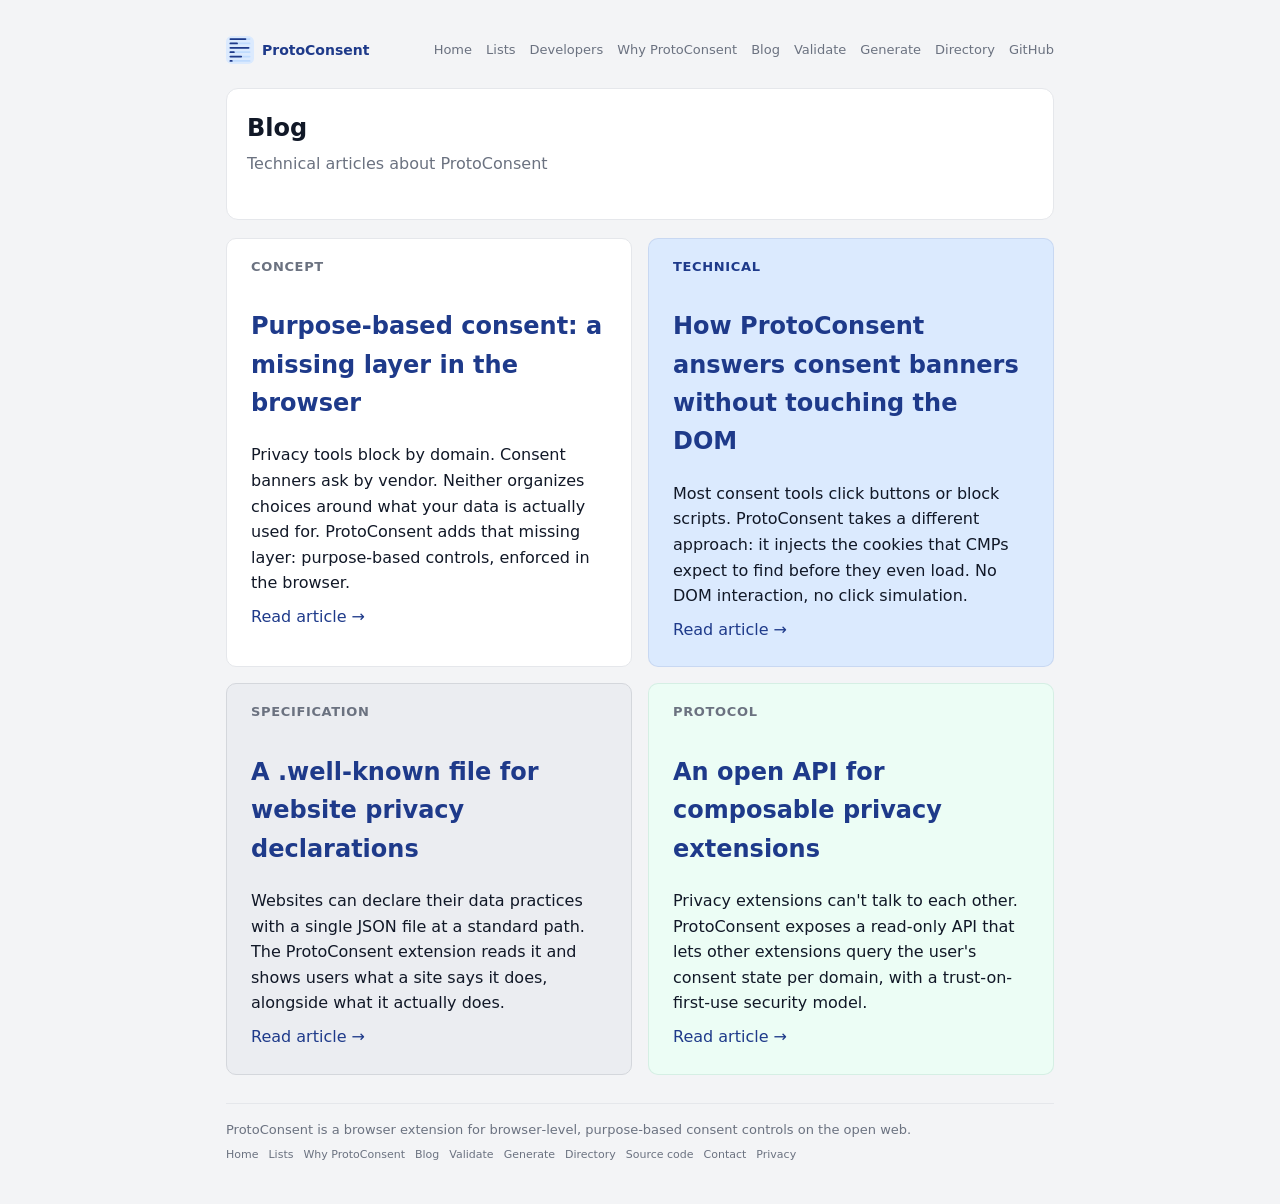
==== blog/index.html @ ffab3d5c "docs(website): initial baseline" ====
<!DOCTYPE html>
<!--
  ProtoConsent browser extension
  Copyright (C) 2026 ProtoConsent contributors
  SPDX-License-Identifier: GPL-3.0-or-later
-->
<html lang="en">
<head>
  <meta charset="UTF-8">
  <title>Blog | ProtoConsent design notes and technical deep dives</title>
  <link rel="icon" type="image/svg+xml" sizes="any" href="../assets/logo/protoconsent_logo_bold.svg">
  <link rel="icon" type="image/png" sizes="32x32" href="../assets/logo/protoconsent_logo_32.png">
  <meta name="viewport" content="width=device-width, initial-scale=1">
  <meta name="description" content="Technical articles about ProtoConsent: purpose-based consent, CMP auto-response, site declarations, and browser-level privacy controls.">

  <!-- Open Graph -->
  <meta property="og:title" content="Blog | ProtoConsent design notes and technical deep dives">
  <meta property="og:description" content="Technical articles about purpose-based consent controls in the browser.">
  <meta property="og:type" content="website">
  <meta property="og:url" content="https://protoconsent.org/blog/">
  <meta property="og:image" content="https://protoconsent.org/assets/logo/protoconsent_logo_256.png">

  <!-- Twitter Card -->
  <meta name="twitter:card" content="summary">
  <meta name="twitter:title" content="Blog | ProtoConsent design notes and technical deep dives">
  <meta name="twitter:description" content="Technical articles about purpose-based consent controls in the browser.">
  <meta name="twitter:image" content="https://protoconsent.org/assets/logo/protoconsent_logo_256.png">

  <meta http-equiv="Content-Security-Policy" content="default-src 'none'; style-src 'self'; img-src 'self'; form-action 'none'; base-uri 'none';">
  <link rel="stylesheet" href="../assets/css/style.css">
</head>
<body>
  <a href="#main-content" class="skip-link">Skip to content</a>
  <div class="page">
    <div class="container">
<!-- HEADER-START -->
      <header>
        <a href="../index.html" class="brand">
          <img src="../assets/logo/protoconsent_logo_bold.svg" alt="ProtoConsent" class="brand-mark" width="28" height="28">
          <div class="brand-name">ProtoConsent</div>
        </a>
        <input type="checkbox" id="nav-toggle" class="nav-toggle" aria-hidden="true">
        <label for="nav-toggle" class="nav-toggle-label" aria-label="Toggle menu"><span></span></label>
        <nav class="header-links-nav" aria-label="Main">
          <a class="header-link" href="../index.html">Home</a>
          <a class="header-link" href="../lists.html">Lists</a>
          <a class="header-link" href="../developers.html">Developers</a>
          <a class="header-link" href="../why.html">Why ProtoConsent</a>
          <a class="header-link" href="../blog/">Blog</a>
          <a class="header-link" href="../validate.html">Validate</a>
          <a class="header-link" href="../generate.html">Generate</a>
          <a class="header-link" href="../directory.html">Directory</a>
          <a class="header-link" href="https://github.com/ProtoConsent/ProtoConsent" target="_blank" rel="noopener noreferrer">GitHub</a>
        </nav>
      </header>
      <!-- HEADER-END -->

      <main id="main-content">
        <section class="hero">
          <h1 class="hero-title">Blog</h1>
          <p class="hero-subtitle">
            Technical articles about ProtoConsent
          </p>
        </section>

        <section class="grid grid-spaced">
          <article class="card">
            <div class="card-title">Concept</div>
            <h2><a href="purpose-based-consent-model.html">Purpose-based consent: a missing layer in the browser</a></h2>
            <p>
              Privacy tools block by domain. Consent banners ask by vendor. Neither organizes choices around what your data is actually used for. ProtoConsent adds that missing layer: purpose-based controls, enforced in the browser.
            </p>
            <p><a href="purpose-based-consent-model.html">Read article &rarr;</a></p>
          </article>

          <article class="card card-alt">
            <div class="card-title">Technical</div>
            <h2><a href="cmp-auto-response.html">How ProtoConsent answers consent banners without touching the DOM</a></h2>
            <p>
              Most consent tools click buttons or block scripts. ProtoConsent takes a different approach: it injects the cookies that CMPs expect to find before they even load. No DOM interaction, no click simulation.
            </p>
            <p><a href="cmp-auto-response.html">Read article &rarr;</a></p>
          </article>

          <article class="card card-muted">
            <div class="card-title">Specification</div>
            <h2><a href="well-known-declaration.html">A .well-known file for website privacy declarations</a></h2>
            <p>
              Websites can declare their data practices with a single JSON file at a standard path. The ProtoConsent extension reads it and shows users what a site says it does, alongside what it actually does.
            </p>
            <p><a href="well-known-declaration.html">Read article &rarr;</a></p>
          </article>

          <article class="card card-mint">
            <div class="card-title">Protocol</div>
            <h2><a href="inter-extension-api.html">An open API for composable privacy extensions</a></h2>
            <p>
              Privacy extensions can't talk to each other. ProtoConsent exposes a read-only API that lets other extensions query the user's consent state per domain, with a trust-on-first-use security model.
            </p>
            <p><a href="inter-extension-api.html">Read article &rarr;</a></p>
          </article>
        </section>
      </main>

<!-- FOOTER-START -->
      <footer>
        <div>
          ProtoConsent is a browser extension for browser‑level, purpose‑based consent controls on the open web.
        </div>
        <nav class="footer-links" aria-label="Footer">
          <a href="../index.html">Home</a>
          <a href="../lists.html">Lists</a>
          <a href="../why.html">Why ProtoConsent</a>
          <a href="../blog/">Blog</a>
          <a href="../validate.html">Validate</a>
          <a href="../generate.html">Generate</a>
          <a href="../directory.html">Directory</a>
          <a href="https://github.com/ProtoConsent/ProtoConsent" target="_blank" rel="noopener noreferrer">Source code</a>
          <a href="mailto:contact@protoconsent.org">Contact</a>
          <a href="../privacy.html">Privacy</a>
        </nav>
      </footer>
      <!-- FOOTER-END -->
    </div>
  </div>
</body>
</html>
---- assets/css/style.css ----
/*
 * ProtoConsent browser extension
 * Copyright (C) 2026 ProtoConsent contributors
 * SPDX-License-Identifier: GPL-3.0-or-later
 */

:root {
  --pc-bg-light: #dbeafe;
  --pc-blue: #1e3a8a;
  --pc-body-bg: #f3f4f6;
  --pc-card-muted: #ebedf1;
  --pc-text-main: #111827;
  --pc-muted: #6b7280;
  --pc-border: #e5e7eb;
  --pc-white: #ffffff;
  --pc-accent: #2563eb;
}

* {
  box-sizing: border-box;
}

.skip-link {
  position: absolute;
  left: -9999px;
  top: 0;
  z-index: 100;
  background: var(--pc-blue);
  color: var(--pc-white);
  padding: 8px 16px;
  border-radius: 0 0 6px 0;
  font-size: 14px;
  text-decoration: none;
}

.skip-link:focus {
  left: 0;
}

body {
  margin: 0;
  font-family: system-ui, -apple-system, BlinkMacSystemFont, "Segoe UI", sans-serif;
  font-size: 16px;
  line-height: 1.6;
  color: var(--pc-text-main);
  background-color: var(--pc-body-bg);
}

a {
  color: var(--pc-blue);
  text-decoration: none;
}

a:hover {
  text-decoration: underline;
}

.page {
  min-height: 100vh;
  display: flex;
  flex-direction: column;
}

.container {
  width: 100%;
  max-width: 860px;
  margin: 0 auto;
  padding: 24px 16px 40px;
}

header {
  padding: 12px 0 24px;
  display: flex;
  justify-content: space-between;
  align-items: center;
}

.brand {
  display: flex;
  align-items: center;
  gap: 8px;
}

.brand-mark {
  width: 28px;
  height: 28px;
  border-radius: 4px;
  object-fit: contain;
}

.brand-name {
  font-size: 14px;
  font-weight: 600;
  color: var(--pc-blue);
}

.header-link {
  font-size: 13px;
  color: var(--pc-muted);
}

.header-links-nav {
  display: flex;
  align-items: center;
  gap: 14px;
}

/* Hamburger toggle (CSS-only, no JS) */
.nav-toggle { display: none; }
.nav-toggle-label { display: none; cursor: pointer; }
.nav-toggle-label span,
.nav-toggle-label span::before,
.nav-toggle-label span::after {
  display: block;
  background: var(--pc-muted);
  height: 2px;
  width: 20px;
  border-radius: 1px;
  position: relative;
  transition: transform 0.2s ease;
}
.nav-toggle-label span::before,
.nav-toggle-label span::after {
  content: '';
  position: absolute;
}
.nav-toggle-label span::before { top: -6px; }
.nav-toggle-label span::after  { top:  6px; }
.nav-toggle:checked + .nav-toggle-label span { background: transparent; }
.nav-toggle:checked + .nav-toggle-label span::before {
  top: 0; transform: rotate(45deg);
}
.nav-toggle:checked + .nav-toggle-label span::after {
  top: 0; transform: rotate(-45deg);
}

@media (max-width: 768px) {
  .nav-toggle-label {
    display: flex;
    align-items: center;
    padding: 8px;
  }
  .header-links-nav {
    display: none;
    position: absolute;
    top: 100%;
    right: 0;
    background: var(--pc-white);
    border: 1px solid var(--pc-border);
    border-radius: 8px;
    padding: 8px 0;
    flex-direction: column;
    gap: 0;
    min-width: 180px;
    box-shadow: 0 4px 12px rgba(0,0,0,0.08);
    z-index: 100;
  }
  .header-links-nav .header-link {
    padding: 8px 16px;
    display: block;
    border-radius: 4px;
  }
  .header-links-nav .header-link:hover {
    background-color: var(--pc-bg-light);
    color: var(--pc-blue);
    text-decoration: none;
  }
  .nav-toggle:checked ~ .header-links-nav { display: flex; }
  header { position: relative; }
}

main {
  flex: 1;
}

.hero {
  background-color: var(--pc-white);
  border-radius: 12px;
  border: 1px solid var(--pc-border);
  padding: 24px 20px 22px;
  margin-bottom: 18px;
}

.hero-logo {
  display: block;
  margin: 0 auto 12px;
  border-radius: 8px;
}

.hero-title {
  font-size: 24px;
  line-height: 1.25;
  margin: 0 0 8px;
  color: var(--pc-text-main);
}

.hero-subtitle {
  font-size: 16px;
  color: var(--pc-muted);
  margin: 0 0 20px;
}

.hero-badges {
  display: flex;
  flex-wrap: wrap;
  gap: 8px;
  justify-content: center;
  margin-bottom: 18px;
}

.hero-meta {
  border-top: 1px solid var(--pc-border);
  border-bottom: 1px solid var(--pc-border);
  background: var(--pc-bg-light);
  padding: 1.25rem 1.5rem;
}

.hero-pillars {
  display: flex;
  justify-content: center;
  gap: 2.5rem;
  max-width: 700px;
  margin: 0 auto;
}

.hero-pillar {
  text-align: center;
  flex: 1;
  min-width: 0;
}

.hero-pillar-icon {
  color: var(--pc-blue);
  margin-bottom: 6px;
}

.hero-pillar-label {
  font-weight: 600;
  font-size: 15px;
  color: var(--pc-blue);
  margin-bottom: 2px;
}

.hero-pillar-desc {
  font-size: 13px;
  color: var(--pc-muted);
  line-height: 1.4;
}

@media (max-width: 500px) {
  .hero-pillars {
    flex-direction: column;
    gap: 1rem;
    align-items: center;
  }
  .hero-pillar {
    max-width: 220px;
  }
}

.hero-meta-inner {
  max-width: 960px;
  margin: 0 auto;
  text-align: center;
  font-size: 0.95rem;
  color: var(--pc-blue);
}

.badge {
  display: inline-flex;
  align-items: center;
  gap: 6px;
  padding: 3px 9px;
  border-radius: 999px;
  background-color: var(--pc-bg-light);
  color: var(--pc-blue);
  font-size: 13px;
  border: 1px solid rgba(30, 58, 138, 0.1);
}

.badge-dot {
  width: 6px;
  height: 6px;
  border-radius: 999px;
  background-color: var(--pc-blue);
}

.hero-actions {
  display: flex;
  flex-wrap: wrap;
  gap: 10px;
  justify-content: center;
  margin-bottom: 4px;
}

.btn-primary {
  display: inline-flex;
  align-items: center;
  justify-content: center;
  padding: 7px 14px;
  border-radius: 999px;
  border: none;
  background-color: var(--pc-blue);
  color: #ffffff;
  font-size: 12px;
  font-weight: 500;
  cursor: pointer;
  text-decoration: none;
}

.btn-primary:hover {
  background-color: #1d4ed8;
  text-decoration: none;
}

.btn-secondary {
  font-size: 12px;
  color: var(--pc-blue);
  display: inline-flex;
  align-items: center;
  gap: 6px;
}

.grid {
  display: grid;
  grid-template-columns: minmax(0, 1.4fr) minmax(0, 1.4fr);
  gap: 16px;
  margin-top: 16px;
}

@media (max-width: 780px) {
  .grid {
    grid-template-columns: 1fr;
  }
}

.card {
  background-color: var(--pc-white);
  border-radius: 10px;
  border: 1px solid var(--pc-border);
  padding: 18px 24px 16px;
  display: flex;
  flex-direction: column;
}

.card > .screenshot:last-child {
  margin-top: auto;
  margin-bottom: auto;
}

.card-title {
  font-size: 13px;
  font-weight: 600;
  margin: 0 0 10px;
  text-transform: uppercase;
  letter-spacing: 0.05em;
  color: var(--pc-muted);
}

.card h3 {
  font-size: 16px;
  margin: 0 0 8px;
}

.card p {
  margin: 0 0 8px;
}

.card ul {
  margin: 10px 0 0;
  padding-left: 28px;
}

.card li {
  margin-bottom: 4px;
}

.pill-row {
  display: flex;
  flex-wrap: wrap;
  gap: 6px;
  margin-top: 8px;
}

.pill {
  padding: 3px 10px;
  border-radius: 999px;
  background-color: var(--pc-bg-light);
  color: var(--pc-blue);
  font-size: 13px;
  border: 1px solid rgba(30, 58, 138, 0.12);
}

.audience-block + .audience-block {
  margin-top: 8px;
  padding-top: 8px;
  border-top: 1px dashed var(--pc-border);
}

.audience-label {
  font-size: 13px;
  text-transform: uppercase;
  letter-spacing: 0.08em;
  color: var(--pc-muted);
  margin-bottom: 4px;
}

footer {
  border-top: 1px solid var(--pc-border);
  margin-top: 28px;
  padding-top: 16px;
  font-size: 13px;
  color: var(--pc-muted);
}

.footer-links {
  margin-top: 6px;
  display: flex;
  flex-wrap: wrap;
  gap: 10px;
  font-size: 11px;
}

.footer-links a {
  color: var(--pc-muted);
}

.grid-spaced {
  margin-top: 14px;
}

.card-spaced {
  margin-top: 14px;
}

/* Alternating card backgrounds */
.card-alt {
  background-color: var(--pc-bg-light);
  border-color: rgba(30, 58, 138, 0.1);
}

.card-mint {
  background-color: #ecfdf5;
  border-color: rgba(16, 120, 80, 0.1);
}

.card-alt .card-title {
  color: var(--pc-blue);
}

/* Muted grey card */
.card.card-muted {
  background-color: var(--pc-card-muted);
  border-color: #d4d7dc;
}

.cta-text {
  margin-bottom: 6px;
}

.screenshot {
  margin: 0 0 14px;
  padding: 24px 0 0;
  text-align: center;
}

.screenshot-pair {
  display: flex;
  gap: 20px;
  justify-content: center;
  flex-wrap: wrap;
}

.screenshot-pair img {
  max-height: 420px;
  width: auto;
  box-shadow: 0 2px 8px rgba(15, 23, 42, 0.10), 0 0 0 1px rgba(15, 23, 42, 0.06);
}

.screenshot img {
  max-width: 100%;
  height: auto;
  border-radius: 8px;
  border: 1px solid var(--pc-border);
}

.screenshot figcaption {
  font-size: 13px;
  color: var(--pc-muted);
  margin-top: 8px;
}

.code-block {
  background-color: #1e293b;
  color: #e2e8f0;
  border-radius: 8px;
  padding: 16px 18px;
  margin: 10px 0 14px;
  overflow-x: auto;
  font-family: "SF Mono", "Fira Code", "Fira Mono", Menlo, Consolas, monospace;
  font-size: 13px;
  line-height: 1.6;
}

.code-comment {
  color: #94a3b8;
}

/* Card inset panel (white box inside colored cards) */

.card .card-inset {
  background-color: var(--pc-white);
  border: 1px solid var(--pc-border);
  border-radius: 8px;
  padding: 16px 20px;
  margin-top: 6px;
}

/* SDK live test */

.sdk-demo-card {
  background-color: var(--pc-bg-light);
  border: 1px solid rgba(30, 58, 138, 0.12);
}

.sdk-demo-detected,
.sdk-demo-noext {
  background-color: var(--pc-white);
  border: 1px solid var(--pc-border);
  border-radius: 8px;
  padding: 12px 16px;
  margin-top: 6px;
}

.sdk-demo-noext {
  display: flex;
  align-items: center;
  gap: 10px;
  font-size: 15px;
  color: var(--pc-text-main);
}

.sdk-demo-profile {
  font-size: 15px;
  font-weight: 700;
  color: var(--pc-blue);
  margin-bottom: 10px;
  text-transform: capitalize;
}

.sdk-demo-purposes {
  display: flex;
  flex-wrap: wrap;
  gap: 6px;
}

.sdk-demo-purpose {
  display: inline-block;
  padding: 3px 10px;
  border-radius: 999px;
  font-size: 13px;
  border: 1px solid;
}

.sdk-demo-purpose.is-allowed {
  background-color: #dcfce7;
  color: #166534;
  border-color: rgba(22, 101, 52, 0.15);
}

.sdk-demo-purpose.is-blocked {
  background-color: #fee2e2;
  color: #991b1b;
  border-color: rgba(153, 27, 27, 0.15);
}

.sdk-demo-icon {
  flex-shrink: 0;
}

/* Article page (why.html) */

.article {
  background-color: var(--pc-white);
  border-radius: 12px;
  border: 1px solid var(--pc-border);
  padding: 28px 24px 24px;
}

.article-header {
  margin-bottom: 24px;
  padding-bottom: 20px;
  border-bottom: 1px solid var(--pc-border);
}

.article-back {
  font-size: 13px;
  color: var(--pc-muted);
  display: inline-block;
  margin-bottom: 12px;
}

.article-title {
  font-size: 26px;
  line-height: 1.25;
  margin: 0 0 8px;
  color: var(--pc-text-main);
}

.article-subtitle {
  font-size: 17px;
  color: var(--pc-muted);
  margin: 0;
  line-height: 1.5;
}

.article-date {
  font-size: 13px;
  color: var(--pc-muted);
  margin: 4px 0 0;
}

.article .hero-meta {
  border-top: none;
  margin-bottom: 24px;
}

.article-section {
  margin-bottom: 24px;
}

.article-section:last-child {
  margin-bottom: 0;
}

.article-section h2 {
  font-size: 18px;
  margin: 0 0 10px;
  color: var(--pc-text-main);
}

.article-section p {
  margin: 0 0 10px;
}

.article-section ul {
  margin: 8px 0 10px;
  padding-left: 18px;
}

.article-section li {
  margin-bottom: 6px;
}

.policy-table {
  width: 100%;
  border-collapse: collapse;
  font-size: 14px;
  margin-top: 12px;
}

.policy-table th,
.policy-table td {
  text-align: left;
  padding: 8px 12px;
  border-bottom: 1px solid var(--pc-border);
}

.policy-table th {
  font-weight: 600;
  color: var(--pc-blue);
}

.policy-table td:first-child {
  white-space: nowrap;
}

.policy-table + p {
  margin-top: 16px;
}

/* Validator page (validate.html) */

.vld-input-row {
  margin-bottom: 12px;
}

.vld-label {
  display: block;
  font-size: 13px;
  font-weight: 600;
  color: var(--pc-muted);
  text-transform: uppercase;
  letter-spacing: 0.05em;
  margin-bottom: 6px;
}

.vld-field-group {
  display: flex;
  gap: 8px;
}

.vld-input {
  flex: 1;
  padding: 8px 12px;
  font-size: 15px;
  border: 1px solid var(--pc-border);
  border-radius: 8px;
  background: var(--pc-white);
  color: var(--pc-text-main);
  font-family: inherit;
}

.vld-input:focus {
  outline: 2px solid var(--pc-blue);
  outline-offset: -1px;
}

.vld-textarea {
  width: 100%;
  padding: 10px 12px;
  font-size: 13px;
  font-family: "SF Mono", "Fira Code", Menlo, Consolas, monospace;
  line-height: 1.5;
  border: 1px solid var(--pc-border);
  border-radius: 8px;
  background: var(--pc-white);
  color: var(--pc-text-main);
  resize: vertical;
}

.vld-textarea:focus {
  outline: 2px solid var(--pc-blue);
  outline-offset: -1px;
}

.vld-actions {
  display: flex;
  gap: 8px;
  margin-top: 8px;
  align-items: center;
}

.vld-btn {
  padding: 8px 16px;
  font-size: 13px;
  white-space: nowrap;
  border: none;
  cursor: pointer;
}

.vld-btn:disabled {
  opacity: 0.5;
  cursor: not-allowed;
}

.vld-file-label {
  display: inline-flex;
  align-items: center;
  padding: 7px 14px;
  border-radius: 999px;
  border: 1px solid var(--pc-border);
  background: var(--pc-white);
  color: var(--pc-blue);
  font-size: 13px;
  cursor: pointer;
}

.vld-file-label:hover {
  background: var(--pc-bg-light);
}

.vld-file-input {
  display: none;
}

/* Results */

.vld-summary {
  padding: 10px 14px;
  border-radius: 8px;
  font-size: 14px;
  font-weight: 600;
  margin-bottom: 12px;
}

.vld-summary--pass {
  background: #dcfce7;
  color: #166534;
  border: 1px solid rgba(22, 101, 52, 0.15);
}

.vld-summary--fail {
  background: #fee2e2;
  color: #991b1b;
  border: 1px solid rgba(153, 27, 27, 0.15);
}

.vld-check {
  display: flex;
  align-items: baseline;
  gap: 8px;
  padding: 4px 0;
  font-size: 14px;
}

.vld-check-icon {
  flex-shrink: 0;
  width: 16px;
  text-align: center;
  font-weight: 700;
}

.vld-check--pass { color: #166534; }
.vld-check--error { color: #991b1b; }
.vld-check--warn { color: #92400e; }
.vld-check--info { color: var(--pc-muted); }

/* Preview */

.vld-preview-box {
  background: var(--pc-white);
  border: 1px solid var(--pc-border);
  border-radius: 8px;
  padding: 14px 16px;
}

.vld-preview-row {
  display: flex;
  align-items: center;
  gap: 8px;
  padding: 3px 0;
  font-size: 14px;
}

.vld-preview-purpose {
  width: 130px;
  flex-shrink: 0;
  font-weight: 500;
}

.vld-preview-status {
  width: 20px;
  text-align: center;
  font-weight: 700;
}

.vld-preview--used { color: #166534; }
.vld-preview--notused { color: #991b1b; }
.vld-preview--nd { color: var(--pc-muted); }

.vld-preview-basis {
  color: var(--pc-muted);
  font-size: 13px;
  display: inline-flex;
  align-items: center;
  gap: 4px;
}

.vld-preview-detail {
  color: var(--pc-muted);
  font-size: 12px;
  margin-left: auto;
}

.vld-preview-icon {
  vertical-align: middle;
}

.vld-preview-data {
  font-size: 13px;
  color: var(--pc-muted);
  padding: 3px 0;
  border-top: 1px solid var(--pc-border);
  margin-top: 4px;
  padding-top: 6px;
}

.vld-preview-data + .vld-preview-data {
  border-top: none;
  margin-top: 0;
  padding-top: 2px;
}

.vld-preview-link--url {
  color: var(--pc-muted);
  font-size: 12px;
  margin-left: 6px;
  word-break: break-all;
}

.vld-preview-link {
  margin-left: 6px;
  font-size: 12px;
  color: var(--pc-accent);
  text-decoration: none;
}
.vld-preview-link:hover { text-decoration: underline; }

.vld-preview-warning {
  margin-left: 6px;
  font-size: 11px;
  color: var(--pc-danger, #dc2626);
}

.vld-error-snippet {
  background: #1e293b;
  color: #e2e8f0;
  border-radius: 8px;
  padding: 12px 14px;
  margin: 8px 0;
  overflow-x: auto;
  font-family: "SF Mono", "Fira Code", Menlo, Consolas, monospace;
  font-size: 13px;
  line-height: 1.6;
}

/* ── Generator (generate.html) ── */

#gen-purposes {
  display: grid;
  grid-template-columns: 1fr 1fr;
  gap: 8px;
}

.gen-purpose {
  display: flex;
  flex-wrap: wrap;
  align-items: center;
  gap: 10px;
  padding: 12px 16px;
  border: 1px solid var(--pc-border);
  border-radius: 8px;
  background: var(--pc-body-bg);
  overflow: hidden;
}

.gen-purpose-name {
  font-weight: 600;
  font-size: 14px;
  min-width: 100px;
}

/* Toggle switch */
.gen-toggle {
  position: relative;
  display: inline-block;
  width: 36px;
  height: 20px;
  flex-shrink: 0;
}

.gen-toggle input {
  opacity: 0;
  width: 0;
  height: 0;
  position: absolute;
}

.gen-toggle-track {
  position: absolute;
  inset: 0;
  background: #9ca3af;
  border-radius: 10px;
  cursor: pointer;
  transition: background 0.2s;
}

.gen-toggle-track::after {
  content: "";
  position: absolute;
  top: 2px;
  left: 2px;
  width: 16px;
  height: 16px;
  background: var(--pc-white);
  border-radius: 50%;
  transition: transform 0.2s;
}

.gen-toggle input:checked + .gen-toggle-track {
  background: var(--pc-blue);
}

.gen-toggle input:checked + .gen-toggle-track::after {
  transform: translateX(16px);
}

.gen-toggle input:focus-visible + .gen-toggle-track {
  outline: 2px solid var(--pc-blue);
  outline-offset: 2px;
}

.gen-used-label {
  font-size: 13px;
  color: var(--pc-text-main);
  text-transform: uppercase;
  letter-spacing: 0.05em;
}

/* Optional fields */
.gen-opts {
  width: 100%;
  display: none;
  flex-direction: column;
  gap: 8px;
  padding-top: 8px;
  border-top: 1px solid var(--pc-border);
  margin-top: 4px;
}

.gen-opts.is-open {
  display: flex;
}

.gen-field {
  display: flex;
  align-items: center;
  gap: 8px;
  flex-wrap: wrap;
}

.gen-field-label {
  font-size: 13px;
  color: var(--pc-muted);
  text-transform: uppercase;
  letter-spacing: 0.05em;
  font-weight: 600;
  min-width: 100px;
  flex-shrink: 0;
}

.gen-select {
  flex: 1;
  max-width: 260px;
  padding: 8px 12px;
  font-size: 15px;
  font-family: inherit;
  border: 1px solid var(--pc-border);
  border-radius: 8px;
  background: var(--pc-white);
  color: var(--pc-text-main);
  appearance: auto;
}

.gen-select:focus {
  outline: 2px solid var(--pc-blue);
  outline-offset: -1px;
}

.gen-input {
  flex: 1;
  max-width: 260px;
  padding: 8px 12px;
  font-size: 15px;
  font-family: inherit;
  border: 1px solid var(--pc-border);
  border-radius: 8px;
  background: var(--pc-white);
  color: var(--pc-text-main);
}

.gen-input:focus {
  outline: 2px solid var(--pc-blue);
  outline-offset: -1px;
}

.gen-input.is-invalid {
  border-color: #dc2626;
}

.gen-input.is-invalid:focus {
  outline-color: #dc2626;
}

.gen-input-wide {
  display: block;
  width: 100%;
  padding: 10px 14px;
  font-size: 15px;
  font-family: inherit;
  border: 1px solid var(--pc-border);
  border-radius: 8px;
  background: var(--pc-white);
  color: var(--pc-text-main);
}

.gen-input-wide:focus {
  outline: 2px solid var(--pc-blue);
  outline-offset: -1px;
}

.gen-input-wide.is-invalid {
  border-color: #dc2626;
}

.gen-input-wide.is-invalid:focus {
  outline-color: #dc2626;
}

.gen-hint {
  font-size: 12px;
  color: var(--pc-muted);
}

.gen-hint.is-invalid {
  color: #dc2626;
}

.gen-section-opt {
  padding: 14px;
  border: 1px solid var(--pc-border);
  border-radius: 8px;
  background: var(--pc-body-bg);
}

.gen-section-opt .gen-field {
  margin-bottom: 8px;
}

.gen-section-opt .gen-field:last-child {
  margin-bottom: 0;
}

.gen-output {
  width: 100%;
  min-height: 380px;
  padding: 10px 12px;
  font-family: "SF Mono", "Fira Code", Menlo, Consolas, monospace;
  font-size: 13px;
  line-height: 1.5;
  border: 1px solid var(--pc-border);
  border-radius: 8px;
  background: #f9fafb;
  color: var(--pc-text-main);
  resize: vertical;
}

.gen-actions {
  display: flex;
  gap: 8px;
  margin-top: 10px;
  align-items: center;
  flex-wrap: wrap;
}

.gen-actions .btn-primary {
  min-width: 120px;
}

.gen-validate-link {
  font-size: 13px;
  color: var(--pc-accent);
  margin-left: auto;
}

/* Template selector */
.gen-template-bar {
  display: flex;
  align-items: center;
  gap: 12px;
  flex-wrap: wrap;
}

.gen-template-select {
  max-width: 300px;
}

.gen-optional-label {
  font-weight: normal;
  font-size: 13px;
  color: var(--pc-muted);
}

.gen-retention-extra {
  display: none;
  gap: 8px;
  align-items: center;
}

.gen-retention-extra.is-visible {
  display: flex;
}

.gen-input-number {
  width: 80px;
  padding: 6px 8px;
  font-size: 13px;
  border: 1px solid var(--pc-border);
  border-radius: 6px;
  background: #fff;
  color: var(--pc-text-main);
}

.gen-input-number:focus {
  outline: none;
  border-color: var(--pc-accent);
  box-shadow: 0 0 0 2px rgba(37, 99, 235, 0.15);
}

@media (max-width: 600px) {
  #gen-purposes { grid-template-columns: 1fr; }
  .gen-purpose-name { min-width: 90px; }
  .gen-field { flex-wrap: wrap; }
  .gen-field-label { min-width: auto; }
  .gen-select, .gen-input { max-width: 100%; }
  .gen-validate-link { margin-left: 0; margin-top: 4px; }
  .gen-template-select { max-width: 100%; }
}

/* --- Directory page --- */

.dir-count {
  font-size: 13px;
  color: var(--pc-muted);
  text-transform: uppercase;
  letter-spacing: 0.05em;
  font-weight: 600;
  margin-bottom: 16px;
}

.dir-card {
  border: 1px solid var(--pc-border);
  border-radius: 8px;
  padding: 16px;
  margin-bottom: 12px;
  background: var(--pc-white);
}

.dir-card-header {
  display: flex;
  align-items: center;
  gap: 8px;
  margin-bottom: 8px;
}

.dir-card-domain {
  font-size: 16px;
  font-weight: 600;
  color: var(--pc-blue);
  text-decoration: none;
}

.dir-card-domain:hover {
  text-decoration: underline;
}

.dir-card-version {
  font-size: 11px;
  font-weight: 600;
  color: var(--pc-accent);
  background: var(--pc-bg-light);
  padding: 2px 8px;
  border-radius: 999px;
}

.dir-card-meta {
  display: flex;
  gap: 16px;
  font-size: 13px;
  color: var(--pc-muted);
  margin-bottom: 10px;
}

.dir-card-actions {
  display: flex;
  gap: 8px;
}

.dir-empty,
.dir-error {
  font-size: 14px;
  color: var(--pc-muted);
  text-align: center;
  padding: 32px 0;
}

.dir-error {
  color: #991b1b;
}

/* --- Store badges --- */

.store-badges {
  display: flex;
  flex-wrap: wrap;
  gap: 10px;
  align-items: center;
  justify-content: center;
  margin-top: 12px;
  margin-bottom: 18px;
}

.store-badge-official {
  display: inline-flex;
  align-items: center;
}

.store-badge-official img {
  width: auto;
  min-width: 32px;
}

.store-badge-pending {
  display: inline-flex;
  align-items: center;
  gap: 8px;
  padding: 6px 14px;
  border-radius: 8px;
  border: 1px solid var(--pc-border);
  background: var(--pc-white);
  font-size: 13px;
  color: var(--pc-muted);
}

.store-badge-pending img {
  width: 20px;
  height: 20px;
  filter: grayscale(1) opacity(0.5);
}

.store-badge-pending .store-badge-note {
  font-size: 11px;
  color: var(--pc-muted);
}

.store-badges-stack {
  flex-direction: column;
  align-items: center;
}
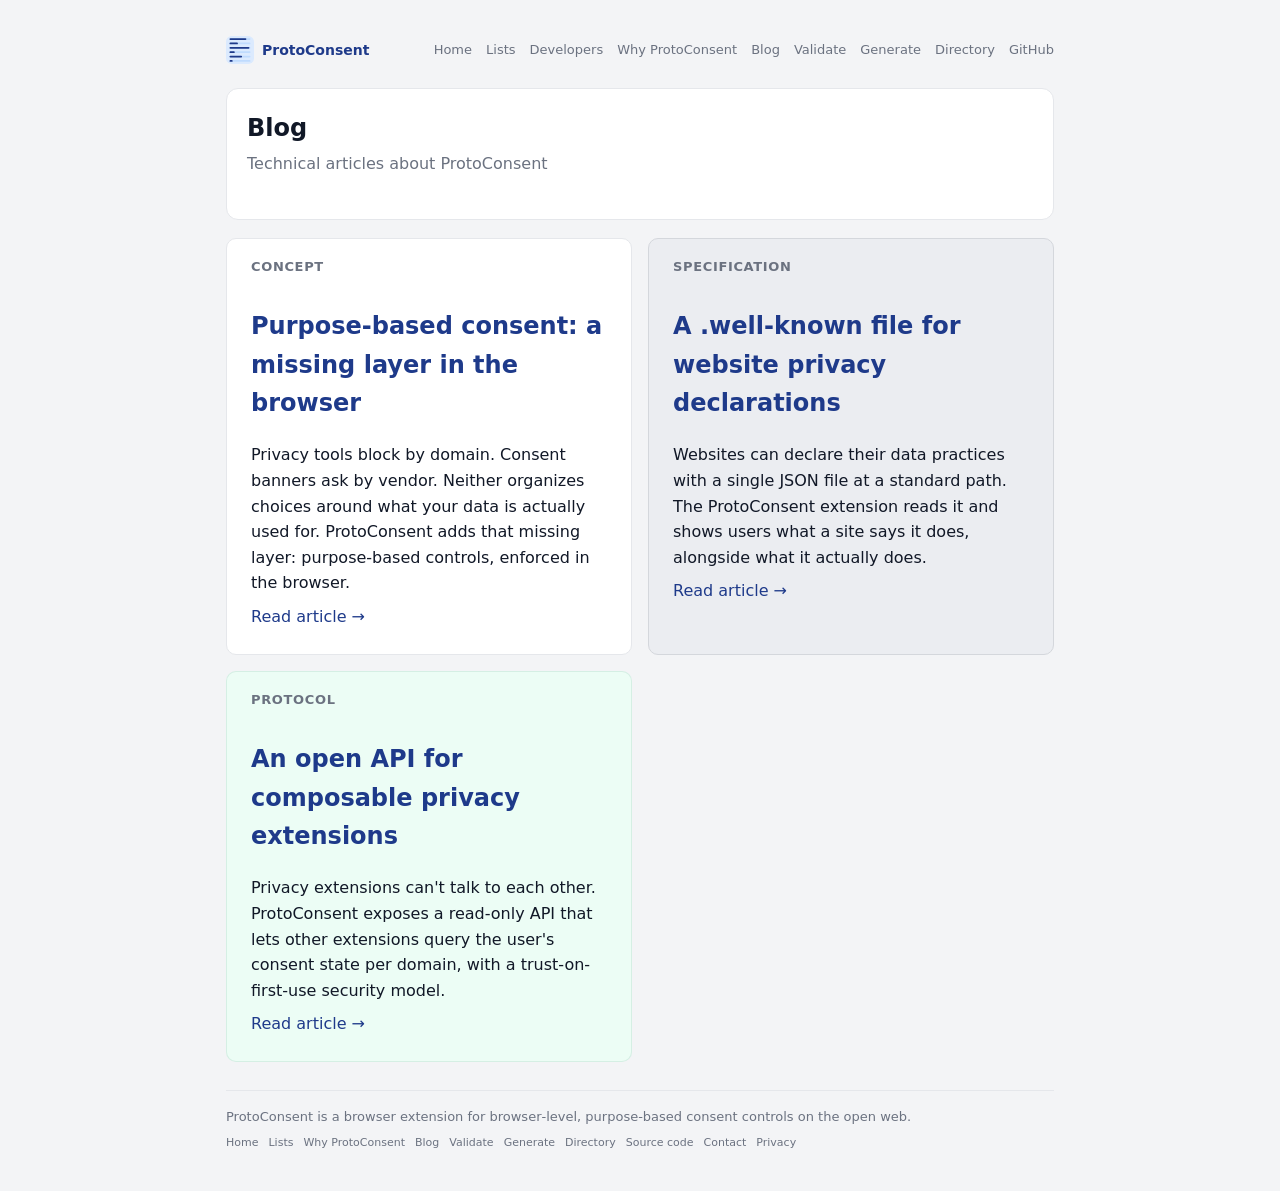
==== commit 37f27c00: "docs: update website" ====
--- a/blog/index.html
+++ b/blog/index.html
@@ -73,15 +73,6 @@
             <p><a href="purpose-based-consent-model.html">Read article &rarr;</a></p>
           </article>
 
-          <article class="card card-alt">
-            <div class="card-title">Technical</div>
-            <h2><a href="cmp-auto-response.html">How ProtoConsent answers consent banners without touching the DOM</a></h2>
-            <p>
-              Most consent tools click buttons or block scripts. ProtoConsent takes a different approach: it injects the cookies that CMPs expect to find before they even load. No DOM interaction, no click simulation.
-            </p>
-            <p><a href="cmp-auto-response.html">Read article &rarr;</a></p>
-          </article>
-
           <article class="card card-muted">
             <div class="card-title">Specification</div>
             <h2><a href="well-known-declaration.html">A .well-known file for website privacy declarations</a></h2>
--- a/assets/css/style.css
+++ b/assets/css/style.css
@@ -625,6 +625,14 @@
   margin-bottom: 24px;
 }
 
+.article-img {
+  display: block;
+  max-width: 100%;
+  height: auto;
+  border-radius: 8px;
+  margin: 0 0 24px;
+}
+
 .article-section {
   margin-bottom: 24px;
 }
@@ -1281,6 +1289,22 @@
 
 /* --- Store badges --- */
 
+.store-badges-row {
+  display: flex;
+  flex-wrap: wrap;
+  gap: 12px;
+  align-items: center;
+  justify-content: center;
+}
+
+.store-badges-row + .store-badges-row {
+  margin-top: 10px;
+}
+
+.store-badges-secondary {
+  gap: 16px;
+}
+
 .store-badges {
   display: flex;
   flex-wrap: wrap;
@@ -1311,9 +1335,20 @@
   background: var(--pc-white);
   font-size: 13px;
   color: var(--pc-muted);
-}
-
-.store-badge-pending img {
+  text-decoration: none;
+}
+
+a.store-badge-pending {
+  color: var(--pc-text);
+}
+
+a.store-badge-pending img {
+  width: auto;
+  height: 22px;
+  filter: none;
+}
+
+span.store-badge-pending img {
   width: 20px;
   height: 20px;
   filter: grayscale(1) opacity(0.5);
@@ -1324,6 +1359,16 @@
   color: var(--pc-muted);
 }
 
+.store-badge-compat {
+  display: block;
+  width: 100%;
+  text-align: center;
+  font-size: 13px;
+  color: var(--pc-muted);
+  margin-top: 4px;
+  margin-bottom: 12px;
+}
+
 .store-badges-stack {
   flex-direction: column;
   align-items: center;
